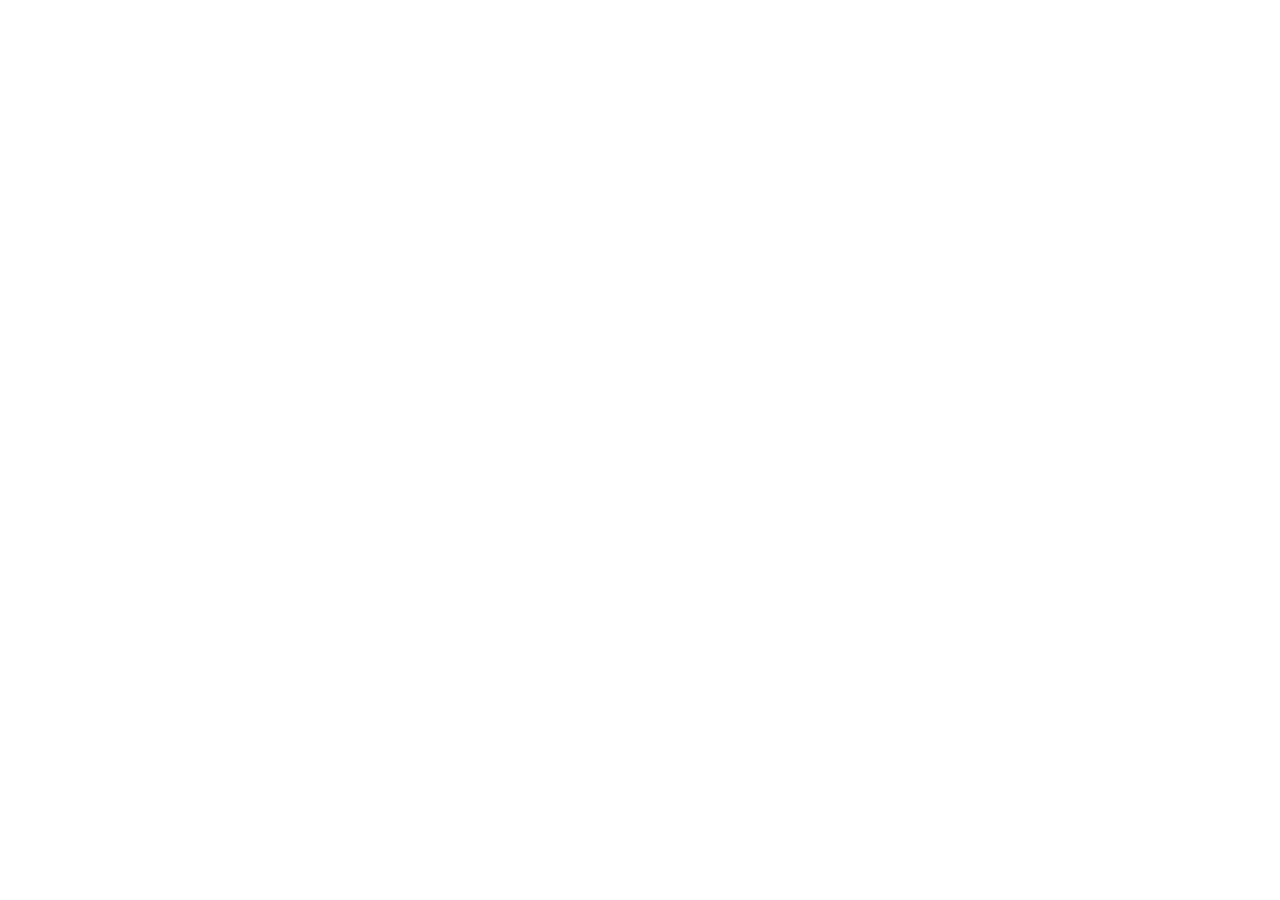
==== index.html @ fe66df4a "Add files via upload" ====
<!doctype html>
<html lang="en"><head><meta charset="utf-8"><meta name="viewport" content="width=device-width,initial-scale=1">
<title>Portfolio</title>
<link rel="preconnect" href="https://fonts.googleapis.com"><link rel="preconnect" href="https://fonts.gstatic.com" crossorigin>
<link href="https://fonts.googleapis.com/css2?family=Archivo+Narrow:wght@600;700&family=Newsreader:ital,wght@0,400;0,600;1,400&display=swap" rel="stylesheet">
<link rel="stylesheet" href="css/style.css"></head>
<body data-page="home"><header id="hd"></header><main id="app"></main><footer id="ft"></footer>
<script src="data/content.js"></script><script src="js/site.js"></script></body></html>
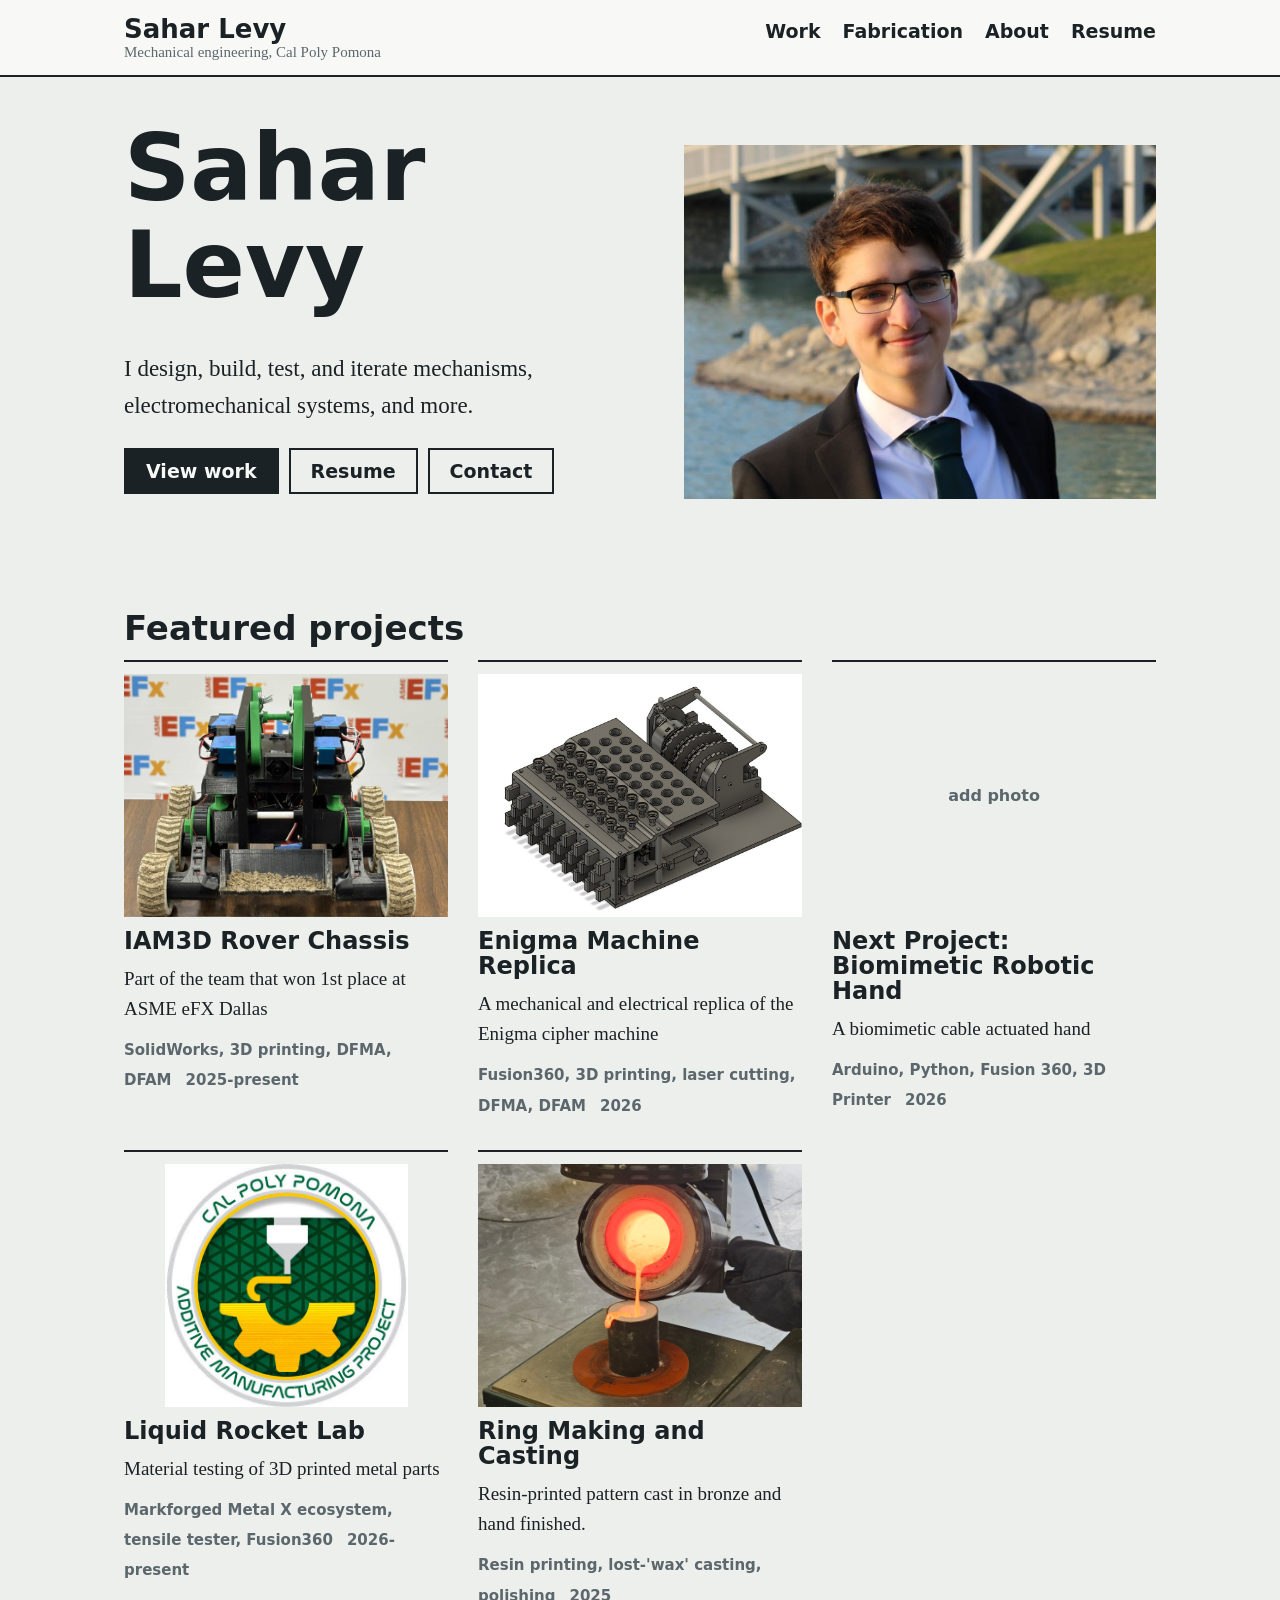
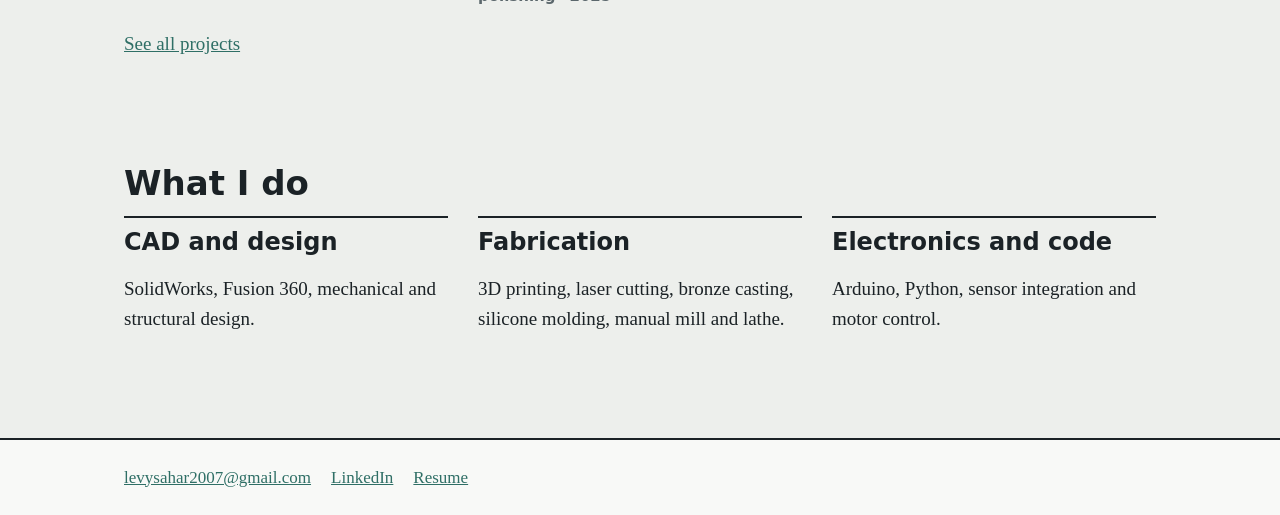
==== commit 60281b6d: "Add files via upload" ====
--- a/index.html
+++ b/index.html
@@ -3,6 +3,7 @@
 <title>Portfolio</title>
 <link rel="preconnect" href="https://fonts.googleapis.com"><link rel="preconnect" href="https://fonts.gstatic.com" crossorigin>
 <link href="https://fonts.googleapis.com/css2?family=Archivo+Narrow:wght@600;700&family=Newsreader:ital,wght@0,400;0,600;1,400&display=swap" rel="stylesheet">
-<link rel="stylesheet" href="css/style.css"></head>
+<link rel="stylesheet" href="css/style.css"><script>addEventListener('error',function(e){var d=document.createElement('div');d.style.cssText='position:fixed;top:0;left:0;right:0;background:#9A5B1E;color:#fff;font:16px system-ui;padding:10px 14px;z-index:999';d.textContent='Site error: '+e.message+' ('+(e.filename||'').split('/').pop()+':'+e.lineno+')';(document.body||document.documentElement).prepend(d)})</script>
+</head>
 <body data-page="home"><header id="hd"></header><main id="app"></main><footer id="ft"></footer>
 <script src="data/content.js"></script><script src="js/site.js"></script></body></html>
--- a/css/style.css
+++ b/css/style.css
@@ -0,0 +1,90 @@
+/* Change the look here: colors and fonts live in :root */
+:root{--bg:#EDEFEC;--paper:#F8F9F7;--ink:#1B2226;--mute:#5B676C;--bronze:#9A5B1E;--teal:#2F6F66;
+--hd:'Archivo Narrow',system-ui,sans-serif;--bd:'Newsreader',Georgia,serif;--w:1080px}
+*{box-sizing:border-box}
+body{margin:0;background:var(--bg);color:var(--ink);font:19px/1.6 var(--bd)}
+a{color:var(--teal)}a:hover{color:var(--bronze)}
+:focus-visible{outline:3px solid var(--bronze);outline-offset:2px}
+.wrap{max-width:var(--w);margin:0 auto;padding-left:24px;padding-right:24px}
+.sec{padding-top:44px;padding-bottom:44px}
+h1,h2,h3{font-family:var(--hd);line-height:1.05;margin:0 0 .4em}
+h1{font-size:clamp(44px,8vw,92px)}h2{font-size:34px}h3{font-size:24px}
+.lede{font-size:23px;max-width:34em}
+header{background:var(--paper);border-bottom:2px solid var(--ink)}
+header .wrap{display:flex;justify-content:space-between;align-items:baseline;gap:16px;flex-wrap:wrap;padding-top:14px;padding-bottom:14px}
+.brand{font:700 26px var(--hd);color:var(--ink);text-decoration:none}
+.brand small{display:block;font:400 15px var(--bd);color:var(--mute)}
+nav a{font:600 19px var(--hd);margin-left:22px;color:var(--ink);text-decoration:none;border-bottom:3px solid transparent;padding:4px 0}
+nav a:hover,nav a[aria-current]{border-color:var(--bronze)}
+.hero{display:grid;grid-template-columns:1.1fr 1fr;gap:40px;align-items:center}
+.ph{margin:0;aspect-ratio:4/3;position:relative;overflow:hidden;display:grid;place-items:center;color:var(--mute);font:600 16px var(--hd);
+background:repeating-linear-gradient(45deg,#dfe3e1 0 8px,#e9ecea 8px 16px)}
+.ph::after{content:'add photo'}
+.ph img{position:absolute;inset:0;width:100%;height:100%;object-fit:cover;z-index:1}
+.ph.wide{aspect-ratio:16/9}
+.btn{display:inline-block;font:600 19px var(--hd);padding:10px 20px;border:2px solid var(--ink);color:var(--ink);text-decoration:none;margin:0 10px 10px 0}
+.btn.pri{background:var(--ink);color:var(--paper)}
+.btn:hover{background:var(--bronze);border-color:var(--bronze);color:#fff}
+.grid{display:grid;grid-template-columns:repeat(auto-fill,minmax(var(--card-min,290px),1fr));gap:30px}
+.card{display:block;color:inherit;text-decoration:none;border-top:2px solid var(--ink);padding-top:12px}
+.card:hover h3{color:var(--bronze)}
+.card h3{margin-top:12px}.card p{margin:.1em 0 .5em}
+.card span{font:600 15px var(--hd);color:var(--mute);margin-right:14px}
+.cols{display:grid;grid-template-columns:repeat(auto-fit,minmax(240px,1fr));gap:30px}
+.cols>div{border-top:2px solid var(--ink);padding-top:12px}
+.chips{margin:0 0 28px}
+.chips a{display:inline-block;font:600 17px var(--hd);padding:5px 14px;border:2px solid var(--ink);margin:0 8px 8px 0;text-decoration:none;color:var(--ink)}
+.chips a[aria-current]{background:var(--ink);color:var(--paper)}
+.tb{display:grid;grid-template-columns:repeat(auto-fit,minmax(170px,1fr));gap:1px;background:var(--ink);border:2px solid var(--ink);margin:26px 0}
+.tb div{background:var(--paper);padding:10px 14px}
+.tb dt{font:600 15px var(--hd);color:var(--mute)}.tb dd{margin:0}
+.status{display:inline-block;border:3px solid var(--bronze);color:var(--bronze);font:700 30px var(--hd);letter-spacing:.04em;text-transform:uppercase;padding:6px 22px}
+.blk{max-width:68ch;padding:26px 0}.blk .ph{margin-top:16px}
+.back{font:600 17px var(--hd)}
+.pn{display:flex;justify-content:space-between;gap:20px;border-top:2px solid var(--ink);margin-top:40px;padding-top:16px;font:600 19px var(--hd)}
+iframe.pdf{width:100%;height:80vh;border:2px solid var(--ink);background:#fff}
+footer{border-top:2px solid var(--ink);background:var(--paper);padding:24px 0;margin-top:40px;font-size:17px}
+footer a{margin-right:20px}
+@media(max-width:760px){.hero{grid-template-columns:1fr}nav a{margin:0 16px 0 0}}
+/* project pages: wider layout, split steps, gallery, dropdowns, 3D */
+.wx{max-width:var(--page-w,1320px)}
+.blk.full{max-width:none}
+.step{display:grid;grid-template-columns:var(--step-text,minmax(0,1fr)) minmax(0,var(--step-img,1.8fr));gap:36px;align-items:start;padding:28px 0;border-top:1px solid var(--ink)}
+.step.r>:first-child{order:2}.step .ph{margin:0}
+.gal{display:grid;grid-template-columns:repeat(auto-fill,minmax(var(--gal-min,360px),1fr));gap:16px}.gal .ph{margin:0}
+details{border:2px solid var(--ink);background:var(--paper);margin:12px 0;max-width:900px}
+summary{cursor:pointer;font:600 20px var(--hd);padding:10px 16px}
+details[open] summary{border-bottom:2px solid var(--ink)}
+details>div{padding:14px 16px;overflow-x:auto}
+table{border-collapse:collapse;width:100%;font-size:17px}
+th,td{border-bottom:1px solid #b9c1c3;padding:6px 10px;text-align:left}th{font:600 16px var(--hd);color:var(--mute)}
+model-viewer{position:absolute;inset:0;z-index:1;width:100%;height:100%;background:#E3E7E4;--poster-color:transparent}
+.pn{border-top:2px solid var(--ink)}.pn .btn{margin:0}
+@media(max-width:760px){.step,.step.r{grid-template-columns:1fr}.step.r>:first-child{order:0}.pn{flex-direction:column}}
+.multi{display:grid;grid-template-columns:repeat(auto-fit,minmax(240px,1fr));gap:12px;margin-top:16px}.multi .ph{margin:0}
+.blk.full>p,.blk.full>ul{max-width:68ch}
+.step.r{grid-template-columns:minmax(0,var(--step-img,1.8fr)) var(--step-text,minmax(0,1fr))}
+.step{justify-content:space-between}
+.step .multi{margin-top:0}
+.fabgrid{display:grid;grid-template-columns:repeat(var(--fab-cols,2),minmax(0,1fr));gap:20px 48px;align-items:start}
+.fabgrid .blk{max-width:none}
+@media(max-width:760px){.fabgrid{grid-template-columns:1fr}}
+.multi.stack{grid-template-columns:1fr}
+/* lightbox */
+.ph img,.b-img img{cursor:zoom-in}
+.lb{position:fixed;inset:0;background:rgba(10,14,16,.92);display:grid;place-items:center;z-index:99;cursor:zoom-out}
+.lb img{max-width:94vw;max-height:92vh;object-fit:contain}
+.lb button{position:absolute;top:10px;right:18px;font:700 40px var(--hd);color:#fff;background:none;border:0;cursor:pointer}
+/* blog */
+.entry{border-top:2px solid var(--ink);padding:28px 0;max-width:860px}
+.entry::after{content:'';display:block;clear:both}
+.entry time{font:600 16px var(--hd);color:var(--mute)}
+.b-h{clear:both}
+.b-img{margin:14px 0}.b-img img{display:block;width:100%}.b-img figcaption{font-size:16px;color:var(--mute)}
+.b-img.break{max-width:var(--w,100%)}.a-center{margin-inline:auto}.a-right{margin-left:auto}
+.b-img.left{float:left;width:var(--w,40%);margin:6px 22px 10px 0}
+.b-img.right{float:right;width:var(--w,40%);margin:6px 0 10px 22px}
+.b-inline{height:1.6em;vertical-align:middle;margin:0 .15em}
+.b-vid,.b-mod{position:relative;aspect-ratio:16/9;margin:14px 0;max-width:var(--w,100%)}.b-mod{aspect-ratio:4/3}
+.b-vid iframe{position:absolute;inset:0;width:100%;height:100%;border:0}
+@media(max-width:760px){.b-img.left,.b-img.right{float:none;width:var(--w,100%);margin:14px 0}}
